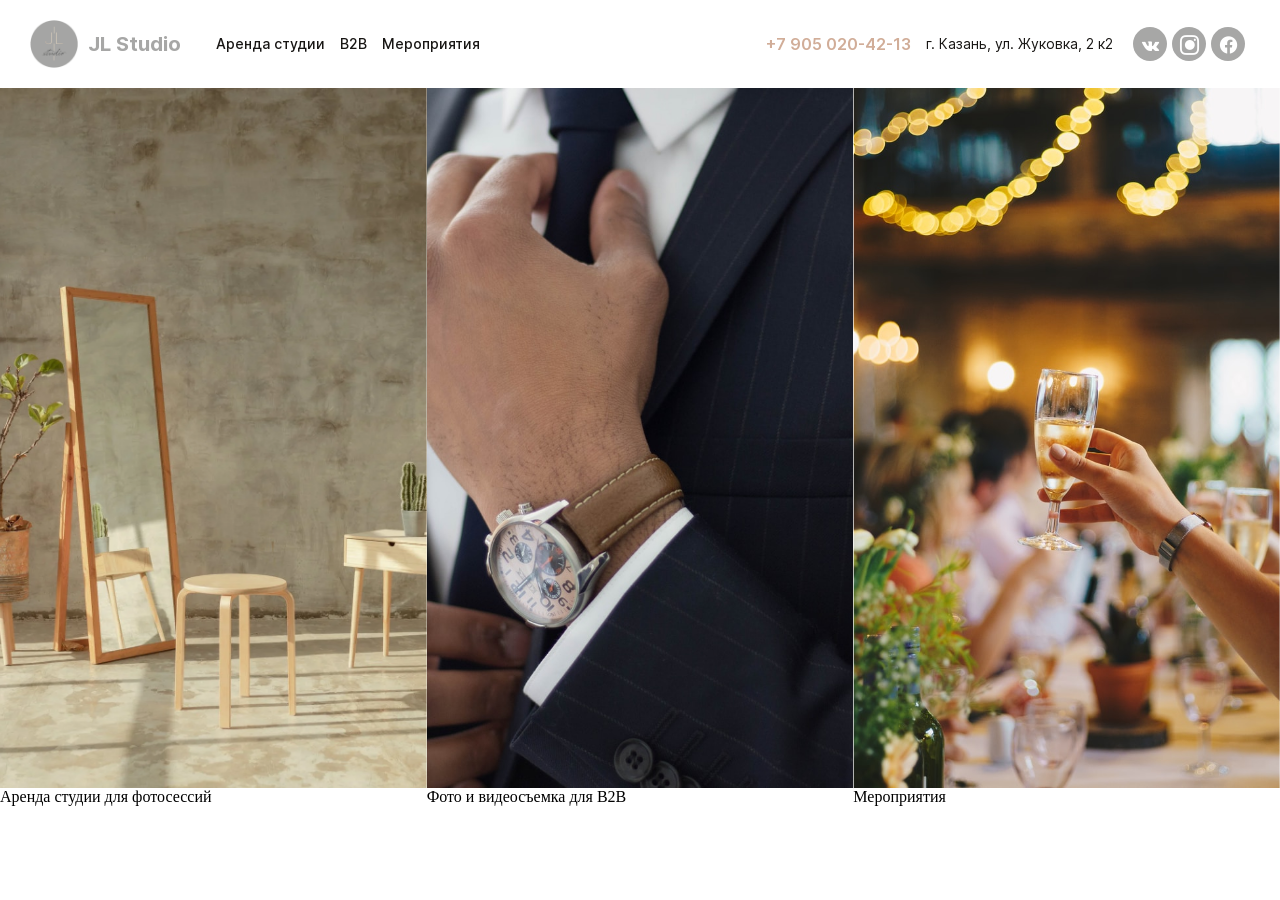
==== index.html @ a3fcc12a "add header" ====
<!DOCTYPE html>
<html lang="en">

<head>
    <meta charset="UTF-8">
    <meta http-equiv="X-UA-Compatible" content="IE=edge">
    <meta name="viewport" content="width=device-width, initial-scale=1.0">

    <link rel="stylesheet" href="fonts/icomoon/style.css">
    <link rel="stylesheet" href="css/normalize.css">
    <link rel="stylesheet" href="css/style.css">

    <title>JL Studio</title>
</head>

<body>
    <header class="header">
        <div class="header__top">
            <div class="wrapper-header">
                <div class="header-top__left">
                    <a class="header-top__logo">
                        <div class="header-top__img">
                            <img src="img/logo.png" alt="Логотип">
                        </div>
                        <span>JL Studio</span>
                    </a>
                    <nav class="header-top__nav">
                        <ul class="header-top__menu">
                            <li class="header-top__menu-item">
                                <a href="#">Аренда студии</a>
                            </li>
                            <li class="header-top__menu-item">
                                <a href="#">B2B</a>
                            </li>
                            <li class="header-top__menu-item">
                                <a href="#">Мероприятия</a>
                            </li>
                        </ul>
                    </nav>
                </div>
                <div class="header-top__right">
                    <a class="header-top__phone" href="tel:+79050204213">+7 905 020-42-13</a>
                    <div class="header-top__address">г. Казань, ул. Жуковка, 2 к2</div>
                    <div class="header-top__soc">
                        <a class="header-soc__item" href="#" target="_blank">
                            <span class="icon-vk"></span>
                        </a>
                        <a class="header-soc__item" href="#" target="_blank">
                            <span class="icon-instagram"></span>
                        </a>
                        <a class="header-soc__item" href="#" target="_blank">
                            <span class="icon-facebook"></span>
                        </a>
                    </div>
                </div>
            </div>
        </div>

        <div class="header__bottom">
            <a href="#" class="header-bottom__item">
                <div class="header-bottom__img">
                    <img src="img/header1.png" alt="">
                </div>
                <div class="header-bottom__title">
                    <div class="header-bottom__title">Аренда студии для фотосессий</div>
                    <div class="header-bottom__arrow">
                        <span class="icon-right-big"></span>
                    </div>
                </div>
            </a>
            <a href="#" class="header-bottom__item">
                <div class="header-bottom__img">
                    <img src="img/header2.jpg" alt="">
                </div>
                <div class="header-bottom__title">
                    <div class="header-bottom__title">Фото и видеосъемка для B2B </div>
                    <div class="header-bottom__arrow">
                        <span class="icon-right-big"></span>
                    </div>
                </div>
            </a>
            <a href="#" class="header-bottom__item">
                <div class="header-bottom__img">
                    <img src="img/header3.jpg" alt="">
                </div>
                <div class="header-bottom__title">
                    <div class="header-bottom__title">Мероприятия</div>
                    <div class="header-bottom__arrow">
                        <span class="icon-right-big"></span>
                    </div>
                </div>
            </a>
        </div>
    </header>
    <main>

    </main>



    <script src="js/script.js"></script>
</body>

</html>
---- fonts/icomoon/style.css ----
[class^="icon-"],
[class*=" icon-"] {
    /* use !important to prevent issues with browser extensions that change fonts */
    font-family: 'icomoon' !important;
    speak: never;
    font-style: normal;
    font-weight: normal;
    font-variant: normal;
    text-transform: none;
    line-height: 1;
    /* Better Font Rendering =========== */
    -webkit-font-smoothing: antialiased;
    -moz-osx-font-smoothing: grayscale;
}

.icon-plus:before {
    content: "\e901";
    color: #fff;
}

.icon-bottom:before {
    content: "\e908";
    color: #fff;
}

.icon-top:before {
    content: "\e90b";
    color: #fff;
}

.icon-left:before {
    content: "\e90c";
    color: #fff;
}

.icon-bottom-big:before {
    content: "\e902";
    color: #fff;
}

.icon-burger:before {
    content: "\e903";
    color: #fff;
}

.icon-cross:before {
    content: "\e904";
    color: #fff;
}

.icon-document:before {
    content: "\e905";
    color: #fff;
}

.icon-facebook:before {
    content: "\e906";
    color: #fff;
}

.icon-instagram:before {
    content: "\e907";
    color: #fff;
}

.icon-left-big:before {
    content: "\e909";
    color: #fff;
}

.icon-play:before {
    content: "\e90a";
    color: #fff;
}

.icon-right-big:before {
    content: "\e90d";
    color: #fff;
}

.icon-top-big:before {
    content: "\e90f";
    color: #fff;
}

.icon-vk:before {
    content: "\e910";
    color: #fff;
}

.icon-right:before {
    content: "\e900";
    color: #fff;
}
---- css/style.css ----
@font-face {
    font-family: 'icomoon';
    src: url('../fonts/icomoon/fonts/icomoon.eot?svns3u');
    src: url('../fonts/icomoon/fonts/icomoon.eot?svns3u#iefix') format('embedded-opentype'), url('../fonts/icomoon/fonts/icomoon.ttf?svns3u') format('truetype'), url('../fonts/icomoon/fonts/icomoon.woff?svns3u') format('woff'), url('../fonts/icomoon/fonts/icomoon.svg?svns3u#icomoon') format('svg');
    font-weight: normal;
    font-style: normal;
    font-display: block;
}

@font-face {
    font-family: "Inter";
    src: url("../fonts/inter/Inter-Regular.eot");
    src: url("../fonts/inter/Inter-Regular.eot?#iefix") format("embedded-opentype"), url("../fonts/inter/Inter-Regular.woff2") format("woff2"), url("../fonts/inter/Inter-Regular.woff") format("woff"), url("../fonts/inter/Inter-Regular.ttf") format("truetype");
    font-weight: 400;
    font-style: normal;
}

@font-face {
    font-family: "Inter";
    src: url("../fonts/inter/Inter-Medium.eot");
    src: url("../fonts/inter/Inter-Medium.eot?#iefix") format("embedded-opentype"), url("../fonts/inter/Inter-Medium.woff2") format("woff2"), url("../fonts/inter/Inter-Medium.woff") format("woff"), url("../fonts/inter/Inter-Medium.ttf") format("truetype");
    font-weight: 500;
    font-style: normal;
}

@font-face {
    font-family: "Inter";
    src: url("../fonts/inter/Inter-SemiBold.eot");
    src: url("../fonts/inter/Inter-SemiBold.eot?#iefix") format("embedded-opentype"), url("../fonts/inter/Inter-SemiBold.woff2") format("woff2"), url("../fonts/inter/Inter-SemiBold.woff") format("woff"), url("../fonts/inter/Inter-SemiBold.ttf") format("truetype");
    font-weight: 600;
    font-style: normal;
}

@font-face {
    font-family: "Inter";
    src: url("../fonts/inter/Inter-Bold.eot");
    src: url("../fonts/inter/Inter-Bold.eot?#iefix") format("embedded-opentype"), url("../fonts/inter/Inter-Bold.woff2") format("woff2"), url("../fonts/inter/Inter-Bold.woff") format("woff"), url("../fonts/inter/Inter-Bold.ttf") format("truetype");
    font-weight: 700;
    font-style: normal;
}

@font-face {
    font-family: "Inter";
    src: url("../fonts/inter/Inter-ExtraBold.eot");
    src: url("../fonts/inter/Inter-ExtraBold.eot?#iefix") format("embedded-opentype"), url("../fonts/inter/Inter-ExtraBold.woff2") format("woff2"), url("../fonts/inter/Inter-ExtraBold.woff") format("woff"), url("../fonts/inter/Inter-ExtraBold.ttf") format("truetype");
    font-weight: 800;
    font-style: normal;
}

@font-face {
    font-family: "Playfair Display";
    src: url("../fonts/playfair-display/playfair-600.eot");
    src: url("../fonts/playfair-display/playfair-600.eot?#iefix") format("embedded-opentype"), url("../fonts/playfair-display/playfair-600.woff2") format("woff2"), url("../fonts/playfair-display/playfair-600.woff") format("woff"), url("../fonts/playfair-display/playfair-600.ttf") format("truetype");
    font-weight: 600;
    font-style: normal;
}

@font-face {
    font-family: "Roboto";
    src: url("../fonts/roboto/roboto-regular.eot");
    src: url("../fonts/roboto/roboto-regular.eot?#iefix") format("embedded-opentype"), url("../fonts/roboto/roboto-regular.woff2") format("woff2"), url("../fonts/roboto/roboto-regular.woff") format("woff"), url("../fonts/roboto/roboto-regular.ttf") format("truetype");
    font-weight: 400;
    font-style: normal;
}

*,
*:before,
*:after {
    border: 0;
    -webkit-box-sizing: border-box;
    box-sizing: border-box;
    outline: 0;
}

body {
    min-width: 320px;
    margin: 0;
    height: 100%;
    padding: 0;
    overflow-x: hidden;
}

a {
    text-decoration: none;
    color: inherit;
    cursor: pointer;
}

a:hover {
    text-decoration: none;
}

ul {
    list-style: none;
    padding: 0;
}


/*header*/

.header {}

.wrapper-header {
    max-width: 1920px;
    padding: 0 30px;
    margin: 0 auto;
}

.header__top .wrapper-header {
    font-family: 'Inter', sans-serif;
    font-weight: 500;
    font-size: 14px;
    line-height: 20px;
    color: #181614;
    background-color: #fff;
    padding-top: 20px;
    padding-bottom: 20px;
    display: flex;
    align-items: center;
    justify-content: space-between;
}

.header-top__left {
    display: flex;
    align-items: center;
}

.header-top__logo {
    display: flex;
    align-items: center;
    padding-right: 35px;
}

.header-top__logo span {
    font-weight: 700;
    font-size: 20px;
    line-height: 30px;
    color: #A7A7A6;
}

.header-top__img {
    display: block;
    width: 48px;
    height: 48px;
    cursor: pointer;
    margin-right: 10px;
}

.header-top__img img {
    display: block;
    width: 100%;
    height: 100%;
}

.header-top__nav {}

.header-top__menu {
    display: flex;
    align-items: center;
}

.header-top__menu-item {
    padding-right: 15px;
}

.header-top__menu-item:last-child {
    padding-right: 0;
}

.header-top__right {
    display: flex;
    align-items: center;
}

.header-top__phone {
    font-size: 16px;
    font-weight: 600;
    line-height: 24px;
    color: #D1AD98;
    padding-right: 15px;
}

.header-top__address {
    font-weight: 400;
    padding-right: 20px;
}

.header-top__soc {
    display: flex;
    align-items: center;
}

.header-soc__item {
    display: flex;
    align-items: center;
    justify-content: center;
    background-color: #A7A7A6;
    height: 34px;
    width: 34px;
    border-radius: 50%;
    margin-right: 5px;
}

.header-soc__item span:before {
    font-size: 23px;
}

.header__bottom {
    display: flex;
}

.header-bottom__item {
    display: block;
    width: 33.333%;
}

.header-bottom__img {
    display: block;
    height: 700px;
    overflow: hidden;
    position: relative;
}

.header-bottom__img img {
    display: block;
    /* width: 100%; */
    height: 100%;
    display: block;
    position: absolute;
    top: 50%;
    left: 50%;
    transform: translate(-50%, -50%);
    width: 100%;
    height: 100%;
    object-fit: cover;
}

.header-bottom__title {}

.header-bottom__arrow {}
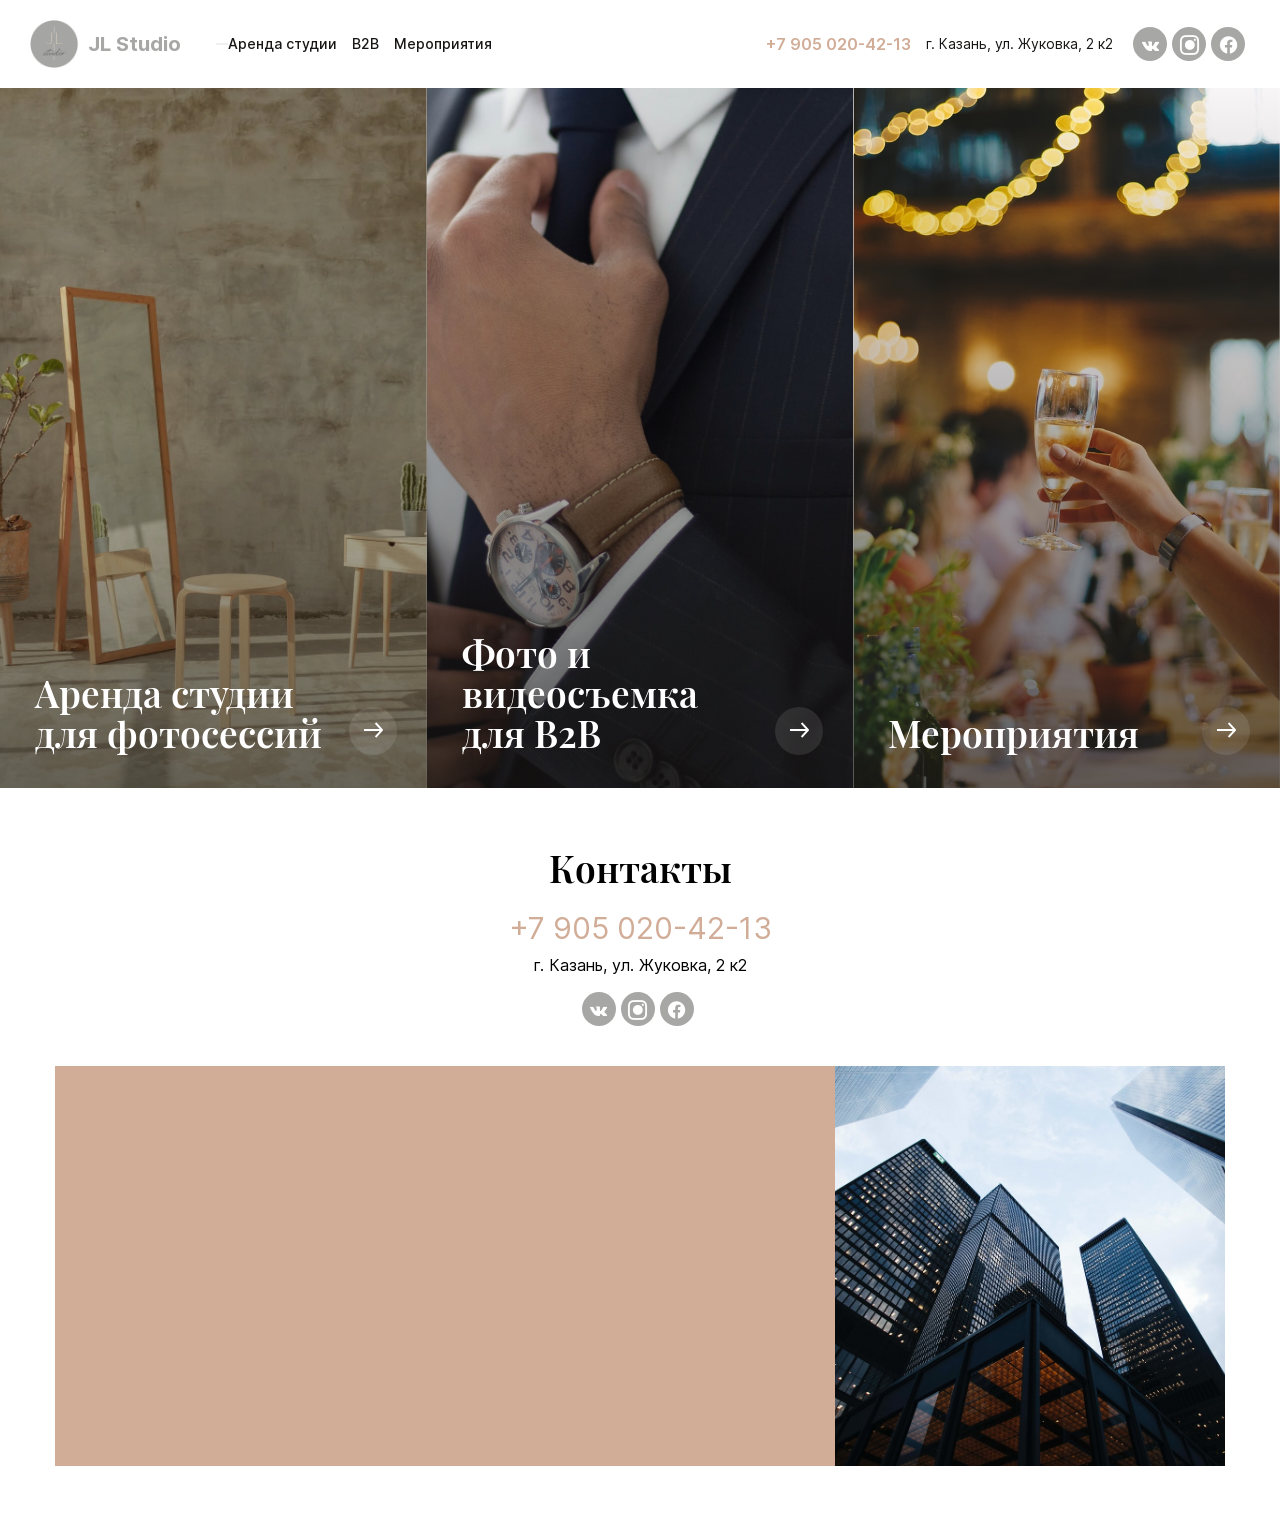
==== commit 22e0be53: "главная стили" ====
--- a/index.html
+++ b/index.html
@@ -14,77 +14,86 @@
 </head>
 
 <body>
+    <!-- header -->
     <header class="header">
         <div class="header__top">
             <div class="wrapper-header">
-                <div class="header-top__left">
-                    <a class="header-top__logo">
-                        <div class="header-top__img">
-                            <img src="img/logo.png" alt="Логотип">
-                        </div>
-                        <span>JL Studio</span>
-                    </a>
+                <a class="header-top__logo" href="index.html">
+                    <div class="header-top__img">
+                        <img src="img/logo.png" alt="Логотип">
+                    </div>
+                    <span>JL Studio</span>
+                </a>
+                <button class="header__mobile-menu">
+                    <div class="header__burger">
+                        <span></span>
+                    </div>
+                </button>
+                <div class="header-top__main-nav">
                     <nav class="header-top__nav">
                         <ul class="header-top__menu">
                             <li class="header-top__menu-item">
-                                <a href="#">Аренда студии</a>
+                                <a href="arenda.html">Аренда студии</a>
                             </li>
                             <li class="header-top__menu-item">
-                                <a href="#">B2B</a>
+                                <a href="b2b.html">B2B</a>
                             </li>
                             <li class="header-top__menu-item">
-                                <a href="#">Мероприятия</a>
+                                <a href="events.html">Мероприятия</a>
                             </li>
                         </ul>
                     </nav>
-                </div>
-                <div class="header-top__right">
-                    <a class="header-top__phone" href="tel:+79050204213">+7 905 020-42-13</a>
-                    <div class="header-top__address">г. Казань, ул. Жуковка, 2 к2</div>
-                    <div class="header-top__soc">
-                        <a class="header-soc__item" href="#" target="_blank">
-                            <span class="icon-vk"></span>
-                        </a>
-                        <a class="header-soc__item" href="#" target="_blank">
-                            <span class="icon-instagram"></span>
-                        </a>
-                        <a class="header-soc__item" href="#" target="_blank">
-                            <span class="icon-facebook"></span>
-                        </a>
+                    <div class="header-top__right">
+                        <div class="header-top__main-info">
+                            <a class="header-top__phone" href="tel:+79050204213">+7 905 020-42-13</a>
+                            <div class="header-top__address">г. Казань, ул. Жуковка, 2 к2</div>
+                        </div>
+                        <div class="header-top__soc social">
+                            <a class="header-soc__item soc-item" href="#" target="_blank">
+                                <span class="icon-vk"></span>
+                            </a>
+                            <a class="header-soc__item soc-item" href="#" target="_blank">
+                                <span class="icon-instagram"></span>
+                            </a>
+                            <a class="header-soc__item soc-item" href="#" target="_blank">
+                                <span class="icon-facebook"></span>
+                            </a>
+                        </div>
                     </div>
                 </div>
+
             </div>
         </div>
 
         <div class="header__bottom">
-            <a href="#" class="header-bottom__item">
+            <a href="arenda.html" class="header-bottom__item">
                 <div class="header-bottom__img">
                     <img src="img/header1.png" alt="">
                 </div>
                 <div class="header-bottom__title">
-                    <div class="header-bottom__title">Аренда студии для фотосессий</div>
+                    <h2 class="header-bottom__text">Аренда студии для фотосессий</h2>
                     <div class="header-bottom__arrow">
                         <span class="icon-right-big"></span>
                     </div>
                 </div>
             </a>
-            <a href="#" class="header-bottom__item">
+            <a href="b2b.html" class="header-bottom__item">
                 <div class="header-bottom__img">
                     <img src="img/header2.jpg" alt="">
                 </div>
                 <div class="header-bottom__title">
-                    <div class="header-bottom__title">Фото и видеосъемка для B2B </div>
+                    <h2 class="header-bottom__text">Фото и видеосъемка для B2B </h2>
                     <div class="header-bottom__arrow">
                         <span class="icon-right-big"></span>
                     </div>
                 </div>
             </a>
-            <a href="#" class="header-bottom__item">
+            <a href="events.html" class="header-bottom__item">
                 <div class="header-bottom__img">
                     <img src="img/header3.jpg" alt="">
                 </div>
                 <div class="header-bottom__title">
-                    <div class="header-bottom__title">Мероприятия</div>
+                    <h2 class="header-bottom__text">Мероприятия</h2>
                     <div class="header-bottom__arrow">
                         <span class="icon-right-big"></span>
                     </div>
@@ -92,9 +101,39 @@
             </a>
         </div>
     </header>
+    <!-- main -->
     <main>
+    </main>
+    <!-- footer -->
+    <footer class="footer section">
+        <div class="wrapper">
+            <div class="footer__info">
+                <h3 class="footer__title title">Контакты</h3>
+                <a class="footer__phone" href="tel:+79050204213">+7 905 020-42-13</a>
+                <div class="footer__address">г. Казань, ул. Жуковка, 2 к2</div>
+                <div class="footer__soc social">
+                    <a class="footer-soc__item soc-item" href="#" target="_blank">
+                        <span class="icon-vk"></span>
+                    </a>
+                    <a class="footer-soc__item soc-item" href="#" target="_blank">
+                        <span class="icon-instagram"></span>
+                    </a>
+                    <a class="footer-soc__item soc-item" href="#" target="_blank">
+                        <span class="icon-facebook"></span>
+                    </a>
+                </div>
+            </div>
+            <div class="footer__place">
+                <div class="footer__map" style="background-color: #D1AD98;">
+                    <!-- временно, поменять на карту -->
+                </div>
+                <div class="footer__place-img">
+                    <img src="img/place.jpg" alt="Фотография студии">
+                </div>
+            </div>
+        </div>
+    </footer>
 
-    </main>
 
 
 
--- a/css/style.css
+++ b/css/style.css
@@ -1,240 +1,4 @@
-@font-face {
-    font-family: 'icomoon';
-    src: url('../fonts/icomoon/fonts/icomoon.eot?svns3u');
-    src: url('../fonts/icomoon/fonts/icomoon.eot?svns3u#iefix') format('embedded-opentype'), url('../fonts/icomoon/fonts/icomoon.ttf?svns3u') format('truetype'), url('../fonts/icomoon/fonts/icomoon.woff?svns3u') format('woff'), url('../fonts/icomoon/fonts/icomoon.svg?svns3u#icomoon') format('svg');
-    font-weight: normal;
-    font-style: normal;
-    font-display: block;
-}
-
-@font-face {
-    font-family: "Inter";
-    src: url("../fonts/inter/Inter-Regular.eot");
-    src: url("../fonts/inter/Inter-Regular.eot?#iefix") format("embedded-opentype"), url("../fonts/inter/Inter-Regular.woff2") format("woff2"), url("../fonts/inter/Inter-Regular.woff") format("woff"), url("../fonts/inter/Inter-Regular.ttf") format("truetype");
-    font-weight: 400;
-    font-style: normal;
-}
-
-@font-face {
-    font-family: "Inter";
-    src: url("../fonts/inter/Inter-Medium.eot");
-    src: url("../fonts/inter/Inter-Medium.eot?#iefix") format("embedded-opentype"), url("../fonts/inter/Inter-Medium.woff2") format("woff2"), url("../fonts/inter/Inter-Medium.woff") format("woff"), url("../fonts/inter/Inter-Medium.ttf") format("truetype");
-    font-weight: 500;
-    font-style: normal;
-}
-
-@font-face {
-    font-family: "Inter";
-    src: url("../fonts/inter/Inter-SemiBold.eot");
-    src: url("../fonts/inter/Inter-SemiBold.eot?#iefix") format("embedded-opentype"), url("../fonts/inter/Inter-SemiBold.woff2") format("woff2"), url("../fonts/inter/Inter-SemiBold.woff") format("woff"), url("../fonts/inter/Inter-SemiBold.ttf") format("truetype");
-    font-weight: 600;
-    font-style: normal;
-}
-
-@font-face {
-    font-family: "Inter";
-    src: url("../fonts/inter/Inter-Bold.eot");
-    src: url("../fonts/inter/Inter-Bold.eot?#iefix") format("embedded-opentype"), url("../fonts/inter/Inter-Bold.woff2") format("woff2"), url("../fonts/inter/Inter-Bold.woff") format("woff"), url("../fonts/inter/Inter-Bold.ttf") format("truetype");
-    font-weight: 700;
-    font-style: normal;
-}
-
-@font-face {
-    font-family: "Inter";
-    src: url("../fonts/inter/Inter-ExtraBold.eot");
-    src: url("../fonts/inter/Inter-ExtraBold.eot?#iefix") format("embedded-opentype"), url("../fonts/inter/Inter-ExtraBold.woff2") format("woff2"), url("../fonts/inter/Inter-ExtraBold.woff") format("woff"), url("../fonts/inter/Inter-ExtraBold.ttf") format("truetype");
-    font-weight: 800;
-    font-style: normal;
-}
-
-@font-face {
-    font-family: "Playfair Display";
-    src: url("../fonts/playfair-display/playfair-600.eot");
-    src: url("../fonts/playfair-display/playfair-600.eot?#iefix") format("embedded-opentype"), url("../fonts/playfair-display/playfair-600.woff2") format("woff2"), url("../fonts/playfair-display/playfair-600.woff") format("woff"), url("../fonts/playfair-display/playfair-600.ttf") format("truetype");
-    font-weight: 600;
-    font-style: normal;
-}
-
-@font-face {
-    font-family: "Roboto";
-    src: url("../fonts/roboto/roboto-regular.eot");
-    src: url("../fonts/roboto/roboto-regular.eot?#iefix") format("embedded-opentype"), url("../fonts/roboto/roboto-regular.woff2") format("woff2"), url("../fonts/roboto/roboto-regular.woff") format("woff"), url("../fonts/roboto/roboto-regular.ttf") format("truetype");
-    font-weight: 400;
-    font-style: normal;
-}
-
-*,
-*:before,
-*:after {
-    border: 0;
-    -webkit-box-sizing: border-box;
-    box-sizing: border-box;
-    outline: 0;
-}
-
-body {
-    min-width: 320px;
-    margin: 0;
-    height: 100%;
-    padding: 0;
-    overflow-x: hidden;
-}
-
-a {
-    text-decoration: none;
-    color: inherit;
-    cursor: pointer;
-}
-
-a:hover {
-    text-decoration: none;
-}
-
-ul {
-    list-style: none;
-    padding: 0;
-}
-
-
-/*header*/
-
-.header {}
-
-.wrapper-header {
-    max-width: 1920px;
-    padding: 0 30px;
-    margin: 0 auto;
-}
-
-.header__top .wrapper-header {
-    font-family: 'Inter', sans-serif;
-    font-weight: 500;
-    font-size: 14px;
-    line-height: 20px;
-    color: #181614;
-    background-color: #fff;
-    padding-top: 20px;
-    padding-bottom: 20px;
-    display: flex;
-    align-items: center;
-    justify-content: space-between;
-}
-
-.header-top__left {
-    display: flex;
-    align-items: center;
-}
-
-.header-top__logo {
-    display: flex;
-    align-items: center;
-    padding-right: 35px;
-}
-
-.header-top__logo span {
-    font-weight: 700;
-    font-size: 20px;
-    line-height: 30px;
-    color: #A7A7A6;
-}
-
-.header-top__img {
-    display: block;
-    width: 48px;
-    height: 48px;
-    cursor: pointer;
-    margin-right: 10px;
-}
-
-.header-top__img img {
-    display: block;
-    width: 100%;
-    height: 100%;
-}
-
-.header-top__nav {}
-
-.header-top__menu {
-    display: flex;
-    align-items: center;
-}
-
-.header-top__menu-item {
-    padding-right: 15px;
-}
-
-.header-top__menu-item:last-child {
-    padding-right: 0;
-}
-
-.header-top__right {
-    display: flex;
-    align-items: center;
-}
-
-.header-top__phone {
-    font-size: 16px;
-    font-weight: 600;
-    line-height: 24px;
-    color: #D1AD98;
-    padding-right: 15px;
-}
-
-.header-top__address {
-    font-weight: 400;
-    padding-right: 20px;
-}
-
-.header-top__soc {
-    display: flex;
-    align-items: center;
-}
-
-.header-soc__item {
-    display: flex;
-    align-items: center;
-    justify-content: center;
-    background-color: #A7A7A6;
-    height: 34px;
-    width: 34px;
-    border-radius: 50%;
-    margin-right: 5px;
-}
-
-.header-soc__item span:before {
-    font-size: 23px;
-}
-
-.header__bottom {
-    display: flex;
-}
-
-.header-bottom__item {
-    display: block;
-    width: 33.333%;
-}
-
-.header-bottom__img {
-    display: block;
-    height: 700px;
-    overflow: hidden;
-    position: relative;
-}
-
-.header-bottom__img img {
-    display: block;
-    /* width: 100%; */
-    height: 100%;
-    display: block;
-    position: absolute;
-    top: 50%;
-    left: 50%;
-    transform: translate(-50%, -50%);
-    width: 100%;
-    height: 100%;
-    object-fit: cover;
-}
-
-.header-bottom__title {}
-
-.header-bottom__arrow {}+@import "_fonts.css";
+@import "_main.css";
+@import "_first.css";
+@import "_footer.css";
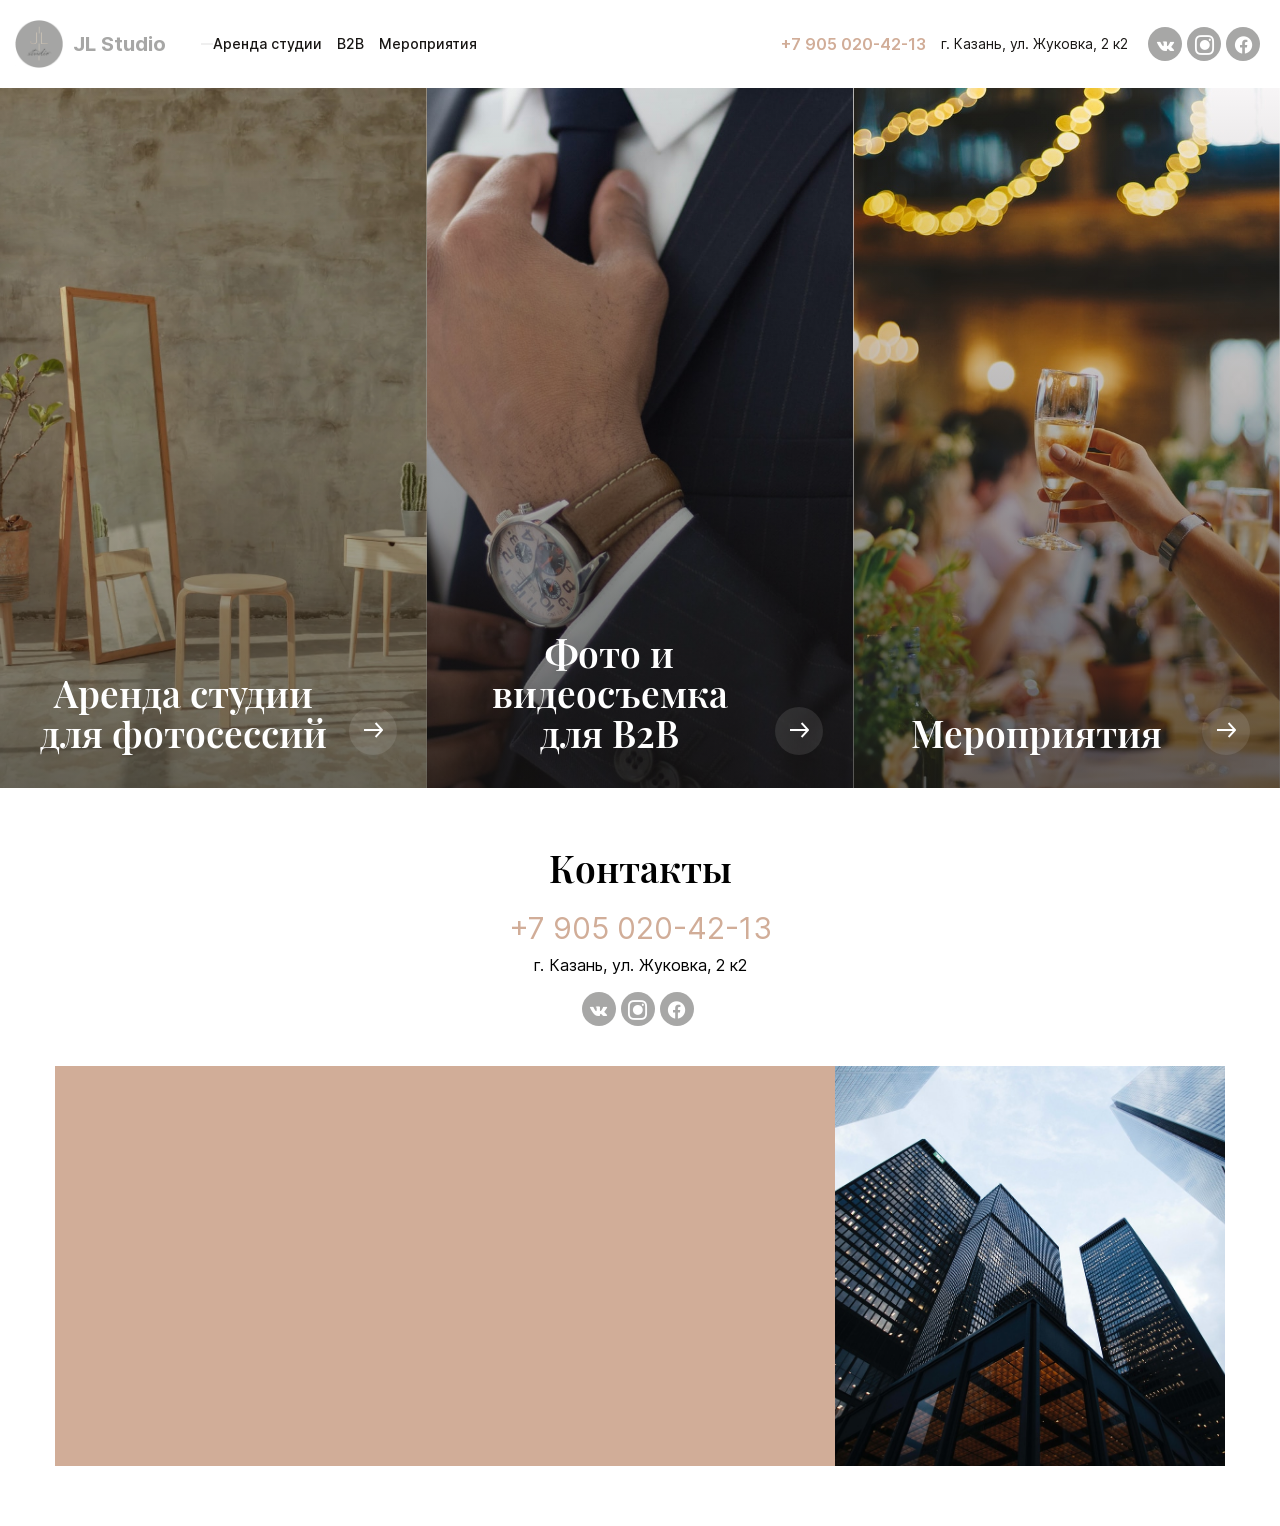
==== commit a8bda552: "начало страницы аренда" ====
--- a/index.html
+++ b/index.html
@@ -133,10 +133,6 @@
             </div>
         </div>
     </footer>
-
-
-
-
     <script src="js/script.js"></script>
 </body>
 
--- a/css/style.css
+++ b/css/style.css
@@ -1,4 +1,5 @@
 @import "_fonts.css";
 @import "_main.css";
-@import "_first.css";
+@import "_header.css";
+@import "_arenda.css";
 @import "_footer.css";
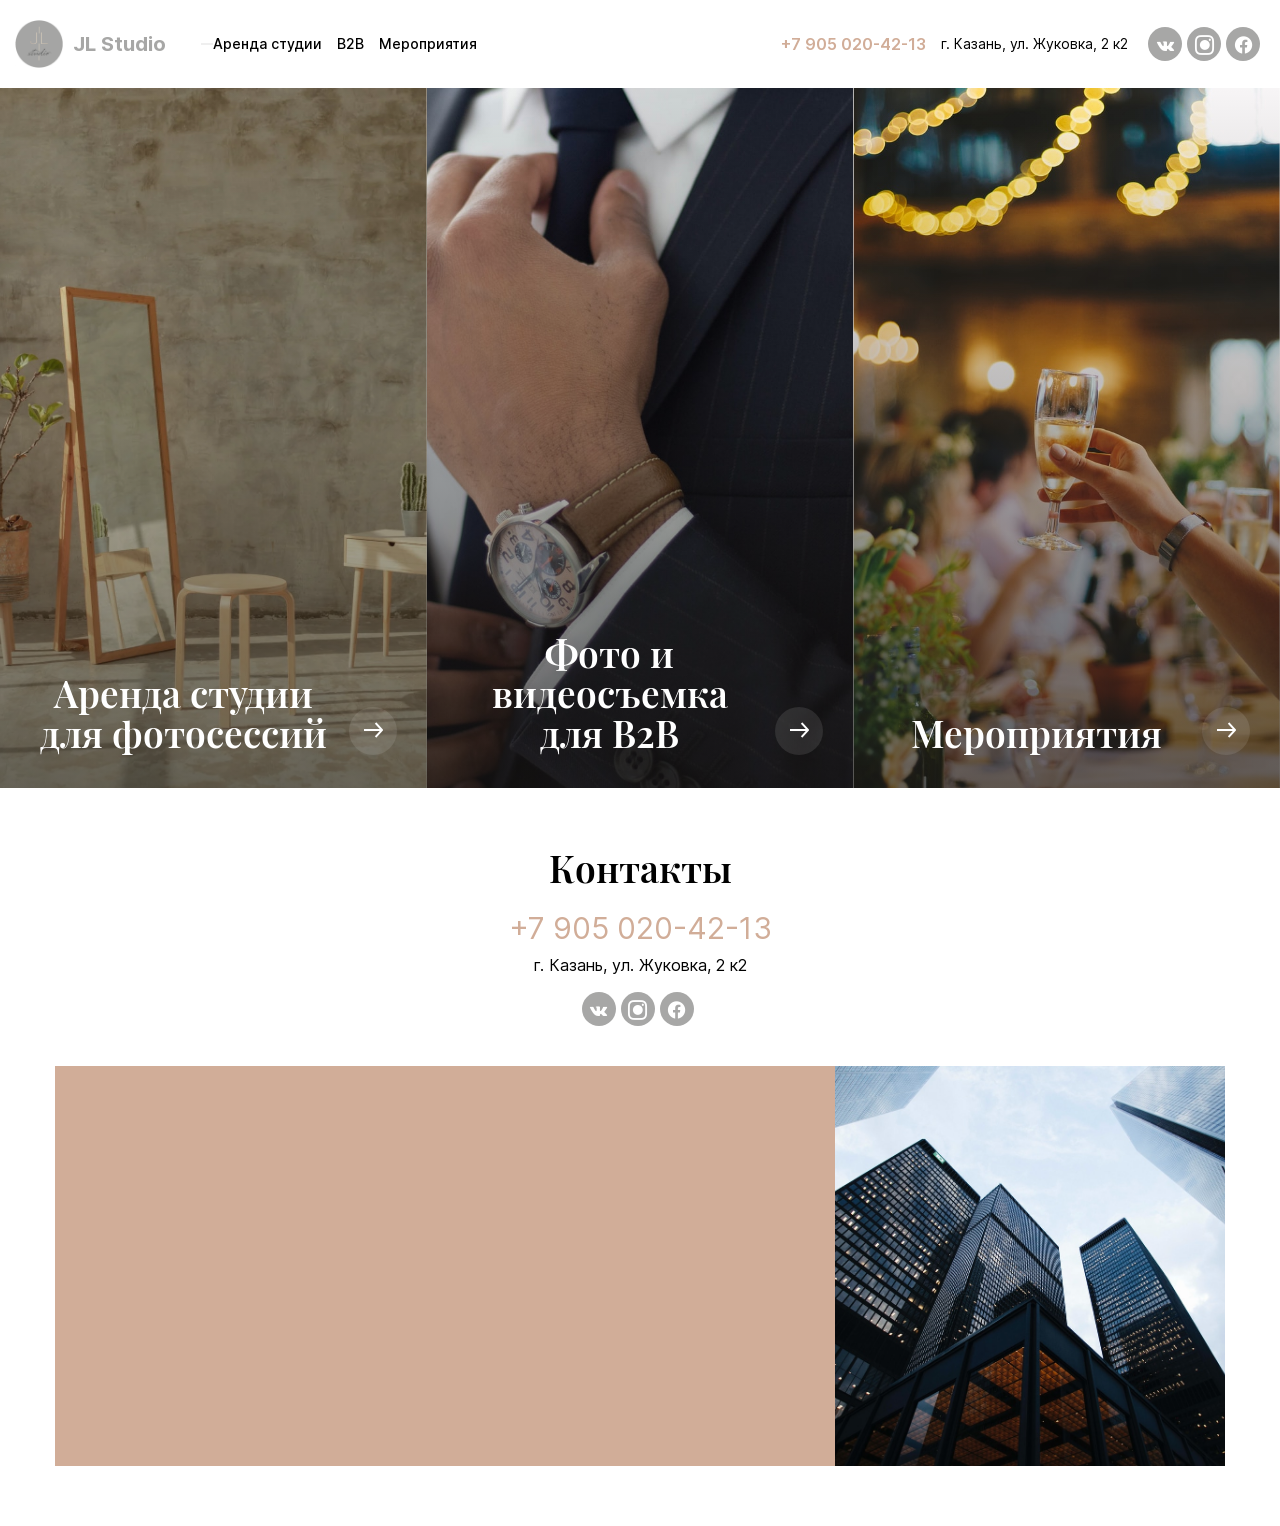
==== commit 54ae1c80: "стили разных блоков" ====
--- a/index.html
+++ b/index.html
@@ -107,7 +107,7 @@
     <!-- footer -->
     <footer class="footer section">
         <div class="wrapper">
-            <div class="footer__info">
+            <div class="footer__info flex-column">
                 <h3 class="footer__title title">Контакты</h3>
                 <a class="footer__phone" href="tel:+79050204213">+7 905 020-42-13</a>
                 <div class="footer__address">г. Казань, ул. Жуковка, 2 к2</div>
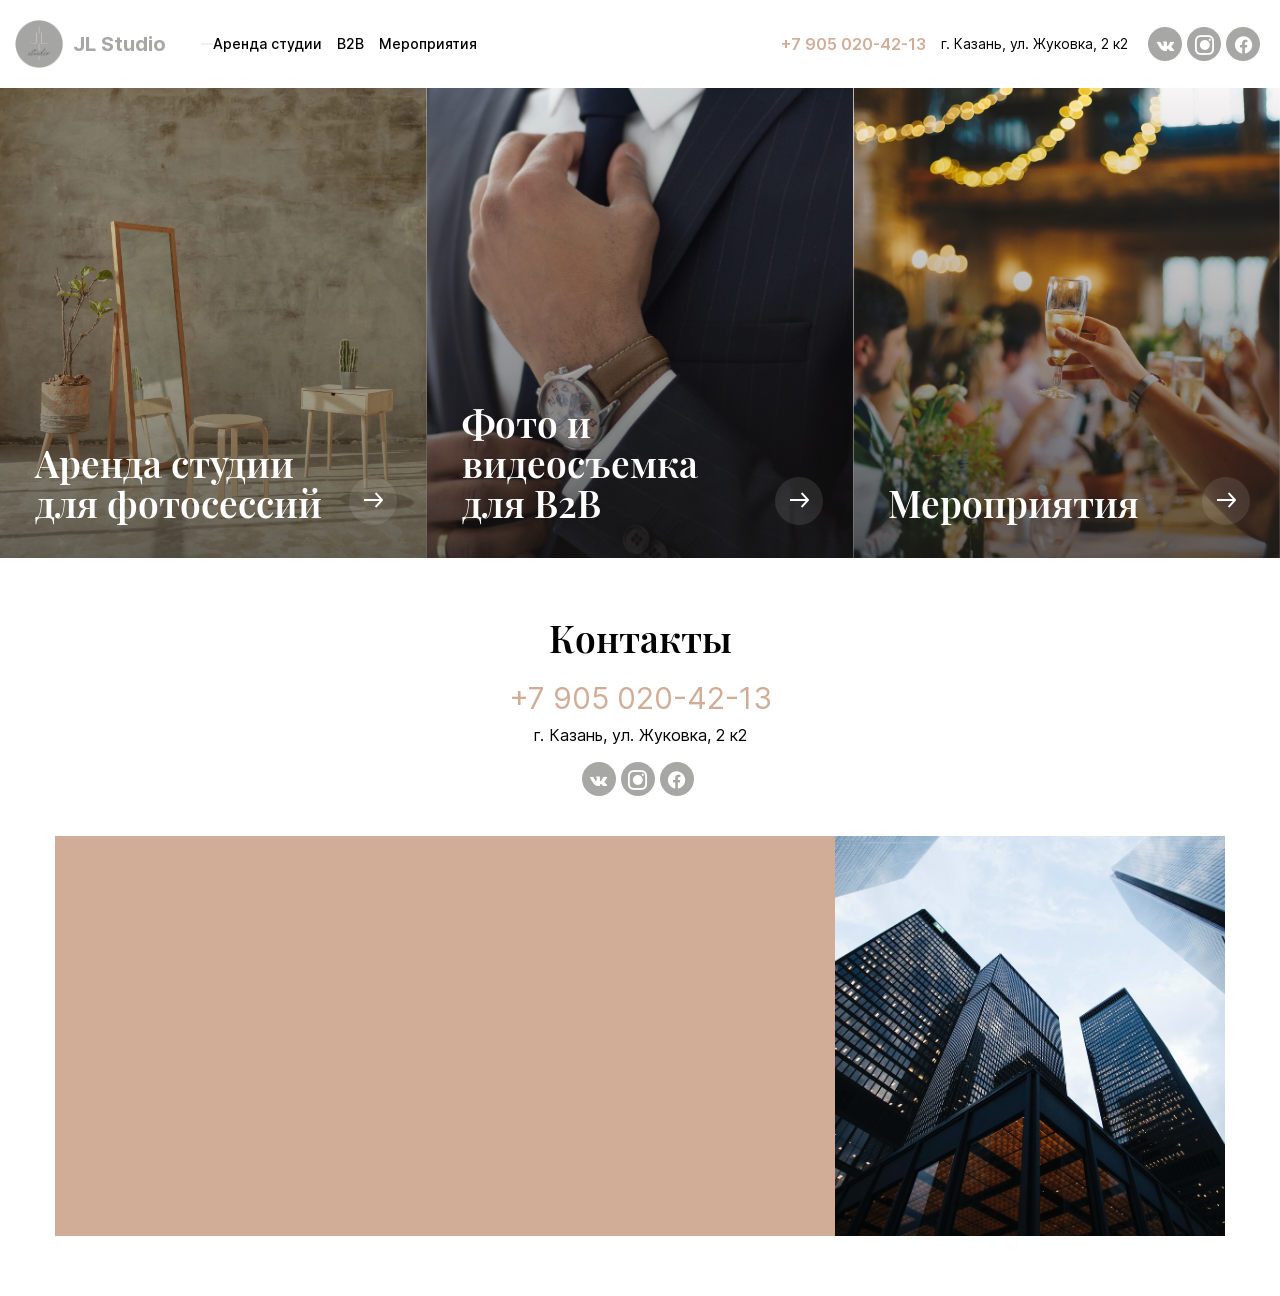
==== commit 7d875a52: "стили разных страниц" ====
--- a/index.html
+++ b/index.html
@@ -127,12 +127,15 @@
                 <div class="footer__map" style="background-color: #D1AD98;">
                     <!-- временно, поменять на карту -->
                 </div>
-                <div class="footer__place-img">
+                <div class="footer__place-img img">
                     <img src="img/place.jpg" alt="Фотография студии">
                 </div>
             </div>
         </div>
     </footer>
+    <script src="js/jquery.js"></script>
+    <script src="js/jquery.mask.js"></script>
+    <script src="js/swiper.js"></script>
     <script src="js/script.js"></script>
 </body>
 
--- a/css/style.css
+++ b/css/style.css
@@ -2,4 +2,6 @@
 @import "_main.css";
 @import "_header.css";
 @import "_arenda.css";
+@import "_b2b.css";
+@import "_events.css";
 @import "_footer.css";
